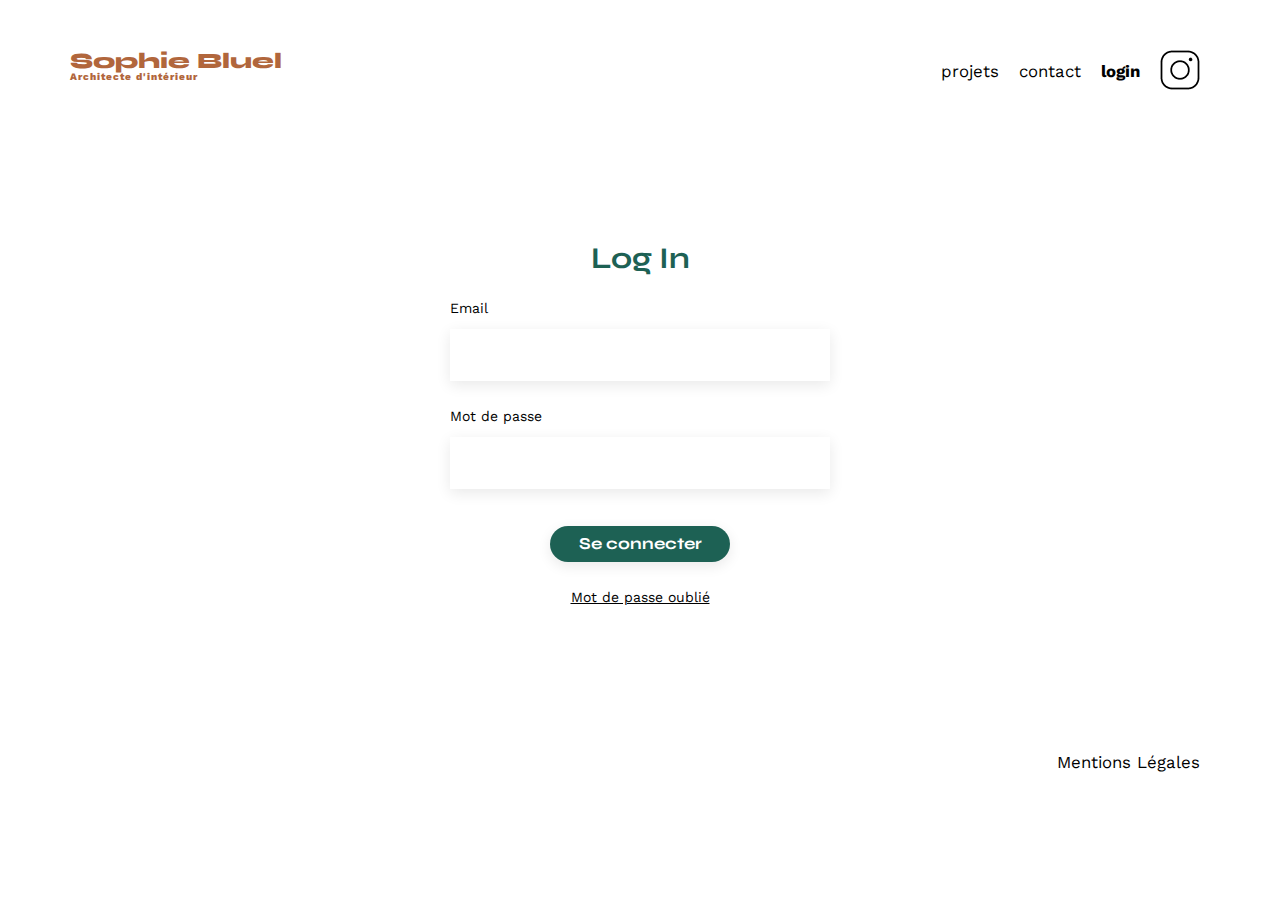
==== FrontEnd/login.html @ 8ec659af "creation de la page login" ====
<!DOCTYPE html>
<html lang="fr">

<head>
    <meta charset="UTF-8">
    <title>Sophie Bluel - Architecte d'intérieur</title>
    <meta name="viewport" content="width=device-width, initial-scale=1.0">
    <link rel="preconnect" href="https://fonts.googleapis.com">
    <link rel="preconnect" href="https://fonts.gstatic.com" crossorigin>
    <link href="https://fonts.googleapis.com/css2?family=Syne:wght@700;800&family=Work+Sans&display=swap"
        rel="stylesheet">
    <meta name="description" content="">
    <link rel="stylesheet" href="./assets/login.css">
</head>


<body>
    <header>
        <h1>Sophie Bluel <span>Architecte d'intérieur</span></h1>
        <nav>
            <ul>
                <li>projets</li>
                <li>contact</li>
                <li id="li-login">login</li>
                <li><img src="./assets/icons/instagram.png" alt="Instagram"></li>
            </ul>
        </nav>
    </header>

    <main>

        <section class="login-container">
            <h2>Log In</h1>
                <form action="#" method="post">

                    <label for="email">Email</label>
                    <input type="email" name="email" id="email">
                    <label for="password">Mot de passe</label>
                    <input type="password" name="password" id="password">
                    <input type="submit" value="Se connecter" disabled>
                    <a href="#" id="passwordForgot">Mot de passe oublié</a>
                </form>
        </section>


    </main>



    <footer>
        <nav>
            <ul>
                <li>Mentions Légales</li>
            </ul>
        </nav>
    </footer>

</body>


</html>
---- FrontEnd/assets/login.css ----
* {
    margin: 0;
}

body {
    line-height: 1;
    max-width: 1140px;
    margin: auto;
    font-family: 'Work Sans';
    font-size: 14px;
}

main {
    margin-top: 150px;
    margin-bottom: 150px;
}

header {
    display: flex;
    justify-content: space-between;
    margin-top: 50px;
}

h1 {
    display: flex;
    flex-direction: column;
    font-family: 'Syne';
    font-size: 22px;
    font-weight: 800;
    color: #B1663C;
}

h1>span {
    font-family: 'Work Sans';
    font-size: 10px;
    letter-spacing: 0.1em;
}

nav ul {
    display: flex;
    align-items: center;
    list-style-type: none;
}

nav li {
    padding: 0 10px;
    font-size: 1.2em;
}

li:hover {
    color: #B1663C;
}

#li-login {
    font-weight: 700;
}

h2 {
    font-family: 'Syne';
    font-weight: 700;
    font-size: 30px;
    color: #1D6154;
    margin: 0;
}

.login-container {
    display: flex;
    flex-direction: column;
    align-items: center;
    max-width: 380px;
    margin: auto;
}

.login-container form {
    text-align: left;
    display: flex;
    flex-direction: column;
    width: 100%;
}

.login-container input {
    height: 50px;
    font-size: 1.2em;
    border: none;
    box-shadow: 0px 4px 14px rgba(0, 0, 0, 0.09);
}

.login-container label {
    margin: 2em 0 1em 0;
}

#passwordForgot {
    text-align: center;
    color: black;
}


input[type="submit"] {
    font-family: 'Syne';
    font-weight: 700;
    color: white;
    background-color: #1D6154;
    margin: 37px auto 28px auto;
    width: 180px;
    text-align: center;
    border-radius: 60px;
    height: 36px;
}

footer nav ul {
    display: flex;
    justify-content: flex-end;
}
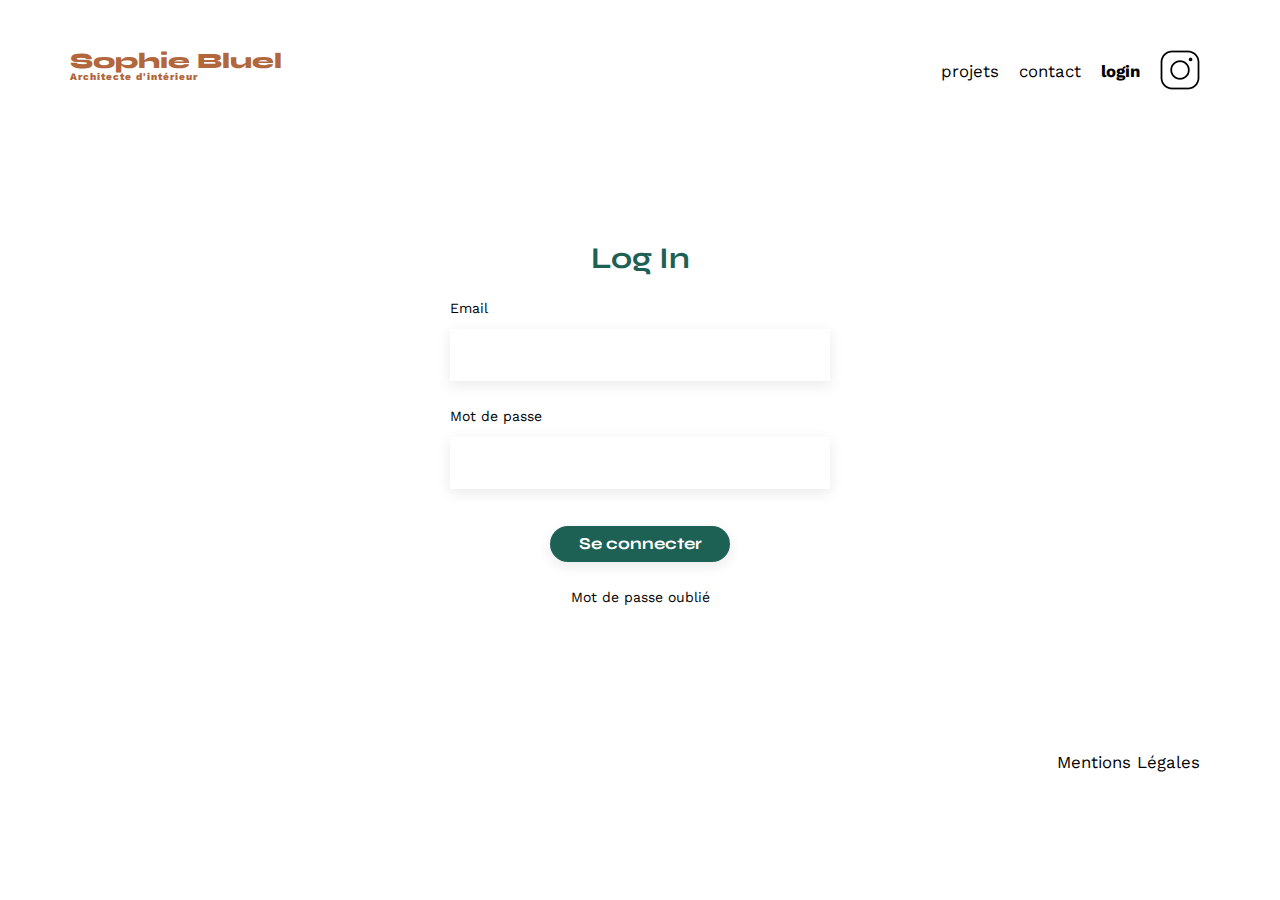
==== commit ee75dc3e: "validation authentification et stockage du token" ====
--- a/FrontEnd/login.html
+++ b/FrontEnd/login.html
@@ -10,16 +10,15 @@
     <link href="https://fonts.googleapis.com/css2?family=Syne:wght@700;800&family=Work+Sans&display=swap"
         rel="stylesheet">
     <meta name="description" content="">
-    <link rel="stylesheet" href="./assets/login.css">
+    <link rel="stylesheet" href="./assets/css/login.css">
 </head>
-
 
 <body>
     <header>
         <h1>Sophie Bluel <span>Architecte d'intérieur</span></h1>
         <nav>
             <ul>
-                <li>projets</li>
+                <li><a href="./index.html">projets</a></li>
                 <li>contact</li>
                 <li id="li-login">login</li>
                 <li><img src="./assets/icons/instagram.png" alt="Instagram"></li>
@@ -30,22 +29,17 @@
     <main>
 
         <section class="login-container">
-            <h2>Log In</h1>
-                <form action="#" method="post">
-
-                    <label for="email">Email</label>
-                    <input type="email" name="email" id="email">
-                    <label for="password">Mot de passe</label>
-                    <input type="password" name="password" id="password">
-                    <input type="submit" value="Se connecter" disabled>
-                    <a href="#" id="passwordForgot">Mot de passe oublié</a>
-                </form>
+            <h2>Log In</h2>
+            <form action="#" method="post" id="form">
+                <label for="email">Email</label>
+                <input type="email" name="email" id="email" minlength="8">
+                <label for="password">Mot de passe</label>
+                <input type="password" name="password" id="password" minlength="6">
+                <input type="submit" value="Se connecter" id="submit">
+                <a href="#" id="passwordForgot">Mot de passe oublié</a>
+            </form>
         </section>
-
-
     </main>
-
-
 
     <footer>
         <nav>
@@ -55,6 +49,7 @@
         </nav>
     </footer>
 
+    <script src="./src/login.js"></script>
 </body>
 
 
--- a/FrontEnd/assets/css/login.css
+++ b/FrontEnd/assets/css/login.css
@@ -0,0 +1,118 @@
+* {
+    margin: 0;
+}
+
+body {
+    line-height: 1;
+    max-width: 1140px;
+    margin: auto;
+    font-family: 'Work Sans';
+    font-size: 14px;
+}
+
+main {
+    margin-top: 150px;
+    margin-bottom: 150px;
+}
+
+header {
+    display: flex;
+    justify-content: space-between;
+    margin-top: 50px;
+}
+
+h1 {
+    display: flex;
+    flex-direction: column;
+    font-family: 'Syne';
+    font-size: 22px;
+    font-weight: 800;
+    color: #B1663C;
+}
+
+h1>span {
+    font-family: 'Work Sans';
+    font-size: 10px;
+    letter-spacing: 0.1em;
+}
+
+nav ul {
+    display: flex;
+    align-items: center;
+    list-style-type: none;
+}
+
+nav li {
+    padding: 0 10px;
+    font-size: 1.2em;
+    cursor: pointer;
+}
+
+a{
+    text-decoration: none;
+    color: black;
+}
+
+li:hover {
+    color: #B1663C;
+}
+
+#li-login {
+    font-weight: 700;
+}
+
+h2 {
+    font-family: 'Syne';
+    font-weight: 700;
+    font-size: 30px;
+    color: #1D6154;
+    margin: 0;
+}
+
+.login-container {
+    display: flex;
+    flex-direction: column;
+    align-items: center;
+    max-width: 380px;
+    margin: auto;
+}
+
+.login-container form {
+    text-align: left;
+    display: flex;
+    flex-direction: column;
+    width: 100%;
+}
+
+.login-container input {
+    height: 50px;
+    font-size: 1.2em;
+    border: none;
+    box-shadow: 0px 4px 14px rgba(0, 0, 0, 0.09);
+}
+
+.login-container label {
+    margin: 2em 0 1em 0;
+}
+
+#passwordForgot {
+    text-align: center;
+    color: black;
+}
+
+input[type="submit"] {
+    font-family: 'Syne';
+    font-weight: 700;
+    color: white;
+    background-color: #1D6154;
+    margin: 37px auto 28px auto;
+    width: 180px;
+    text-align: center;
+    border-radius: 60px;
+    height: 36px;
+}
+
+footer nav ul {
+    display: flex;
+    justify-content: flex-end;
+}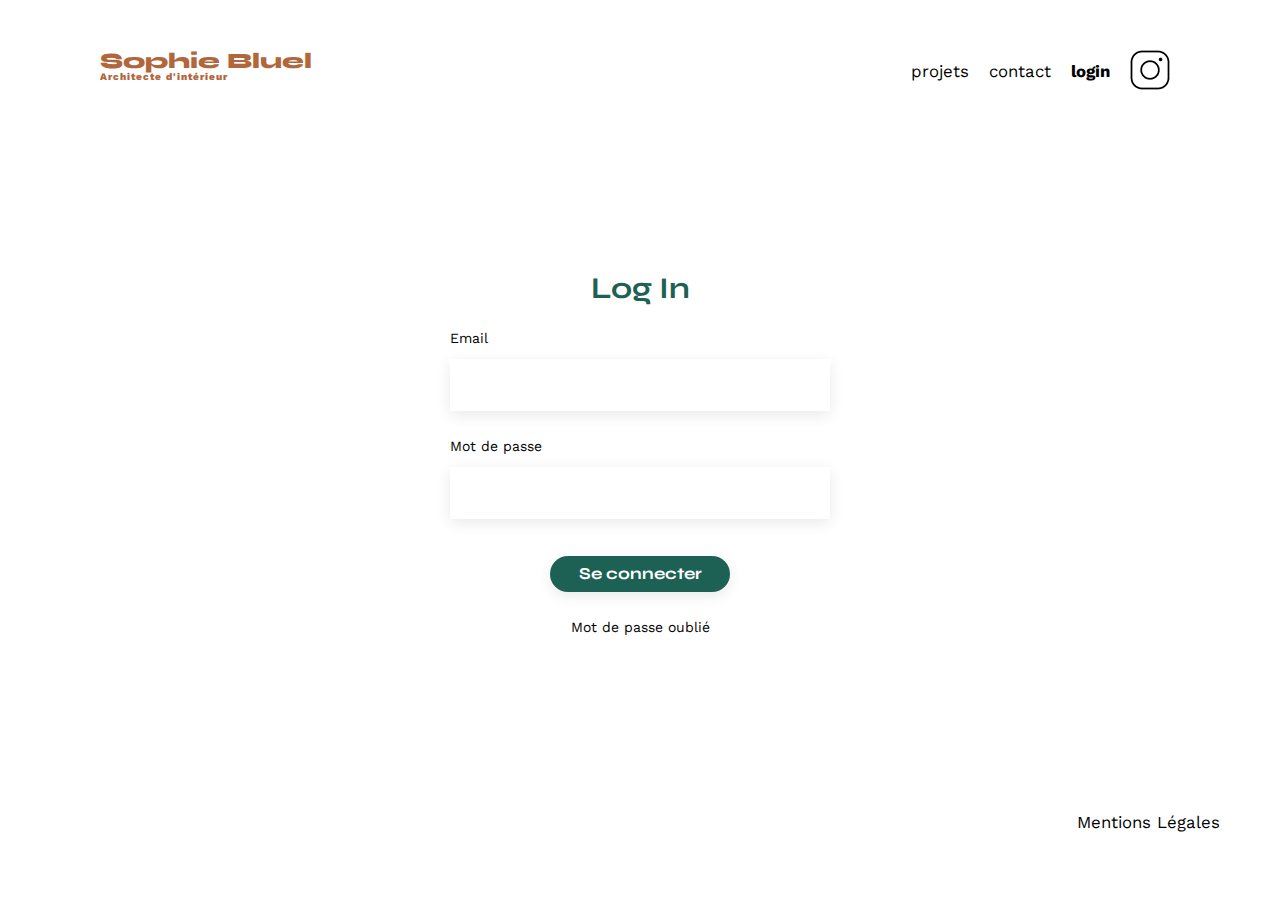
==== commit 1a81547d: "finalisation de la partie statique de la modale" ====
--- a/FrontEnd/login.html
+++ b/FrontEnd/login.html
@@ -32,9 +32,9 @@
             <h2>Log In</h2>
             <form action="#" method="post" id="form">
                 <label for="email">Email</label>
-                <input type="email" name="email" id="email" minlength="8">
+                <input type="email" name="email" id="email" minlength="8" required>
                 <label for="password">Mot de passe</label>
-                <input type="password" name="password" id="password" minlength="6">
+                <input type="password" name="password" id="password" minlength="6" required>
                 <input type="submit" value="Se connecter" id="submit">
                 <a href="#" id="passwordForgot">Mot de passe oublié</a>
             </form>
--- a/FrontEnd/assets/css/login.css
+++ b/FrontEnd/assets/css/login.css
@@ -4,21 +4,18 @@
 
 body {
     line-height: 1;
-    max-width: 1140px;
-    margin: auto;
     font-family: 'Work Sans';
     font-size: 14px;
 }
 
 main {
-    margin-top: 150px;
-    margin-bottom: 150px;
+    margin: 180px;
 }
 
 header {
     display: flex;
     justify-content: space-between;
-    margin-top: 50px;
+    margin: 50px 100px;
 }
 
 h1 {
@@ -48,7 +45,7 @@
     cursor: pointer;
 }
 
-a{
+a {
     text-decoration: none;
     color: black;
 }
@@ -115,4 +112,5 @@
 footer nav ul {
     display: flex;
     justify-content: flex-end;
+    margin: 30px 50px;
 }